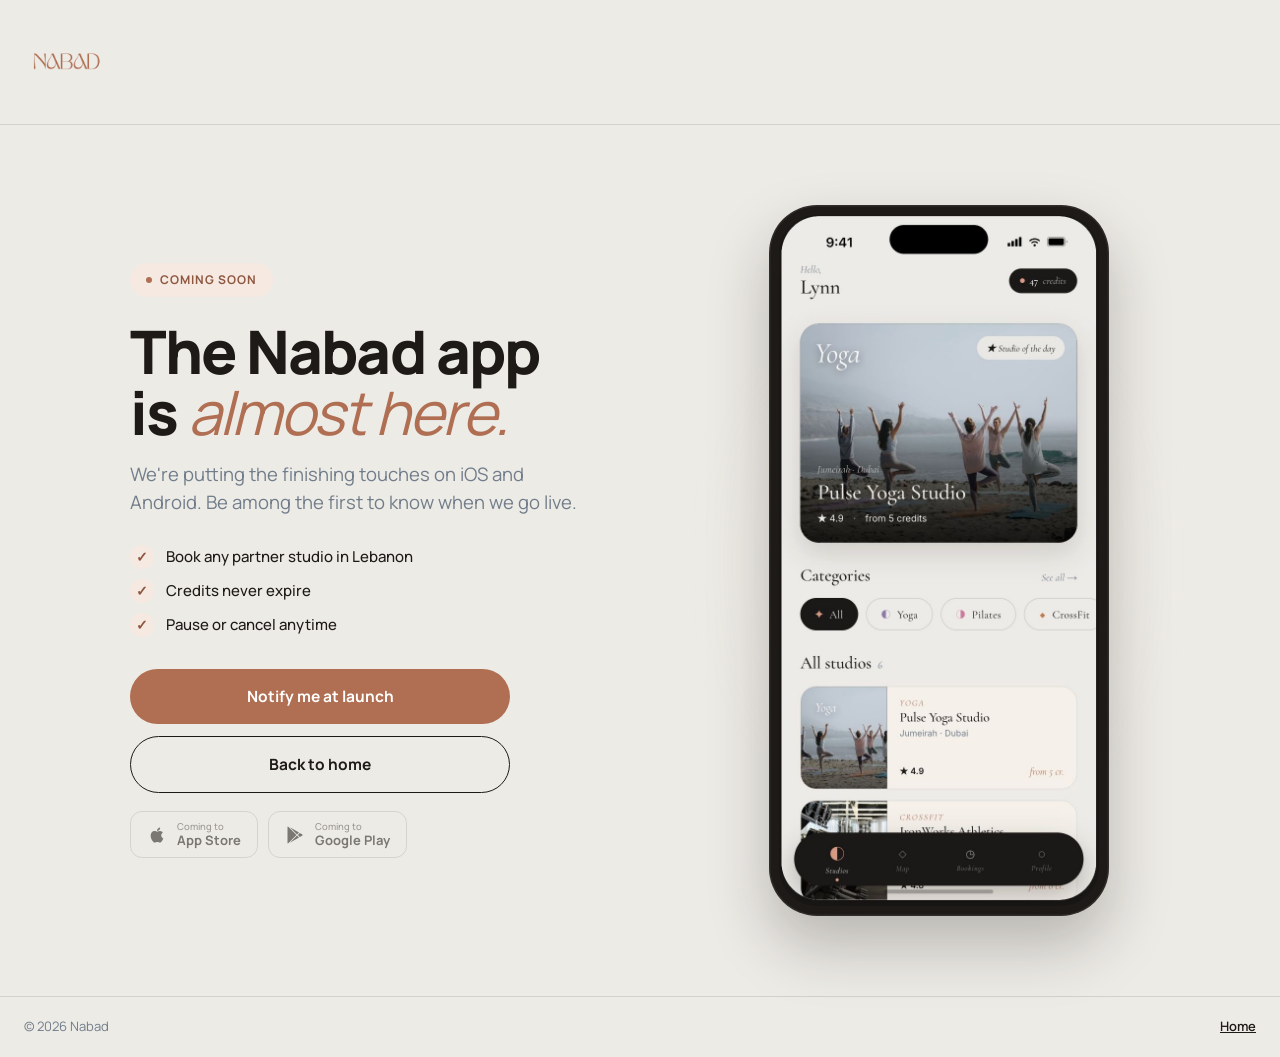
==== coming-soon.html @ e68a6327 "coming-soon: wrap app mockup in a dark iPhone-style frame" ====
<!DOCTYPE html>
<html lang="en">
<head>
<meta charset="UTF-8"/>
<meta name="viewport" content="width=device-width, initial-scale=1.0"/>
<title>App coming soon — Nabad</title>
<link rel="preconnect" href="https://fonts.googleapis.com"/>
<link rel="preconnect" href="https://fonts.gstatic.com" crossorigin/>
<link href="https://fonts.googleapis.com/css2?family=Manrope:wght@400;500;600;700;800&display=swap" rel="stylesheet"/>
<link rel="stylesheet" href="assets/anim.css"/>
<link rel="icon" type="image/png" href="assets/IMG_7429.png"/>
<link rel="apple-touch-icon" href="assets/IMG_7429.png"/>
<style>
:root{
  --bg:#EDEBE6;--bg-soft:#E2DFD8;--ink:#1E1A17;--slate:#717D8A;
  --line:rgba(30,26,23,0.12);
  --terra:#B06E52;--terra-d:#8E5740;--terra-l:#F6E9E1;
}
*,*::before,*::after{box-sizing:border-box;margin:0;padding:0}
html{scroll-behavior:smooth}
body{background:var(--bg);color:var(--ink);font-family:'Manrope',-apple-system,sans-serif;font-size:16px;line-height:1.5;-webkit-font-smoothing:antialiased;min-height:100vh;display:flex;flex-direction:column;overflow-x:hidden}
a{color:inherit;text-decoration:none}
button{font:inherit;cursor:pointer;border:none;background:none;color:inherit}
img{display:block;max-width:100%}

.nav{display:flex;align-items:center;justify-content:space-between;padding:14px 20px;background:var(--bg);border-bottom:1px solid var(--line)}
.nav-logo{display:inline-flex;align-items:center;font-size:24px;font-weight:800;letter-spacing:-.03em}
.nav-logo img{height:72px;width:auto;display:block}
@media(min-width:760px){.nav-logo img{height:96px}}

.hero{
  flex:1;
  display:grid;grid-template-columns:1fr;gap:40px;
  align-items:center;
  padding:48px 24px;
  max-width:1100px;width:100%;margin:0 auto;
}
@media(min-width:900px){
  .hero{grid-template-columns:1.1fr 0.9fr;gap:80px;padding:80px 40px}
}
.hero-text{display:flex;flex-direction:column;align-items:flex-start;text-align:left}
@media(max-width:899px){.hero-text{align-items:center;text-align:center}}

.badge{display:inline-flex;align-items:center;gap:8px;padding:8px 16px;background:var(--terra-l);color:var(--terra-d);border-radius:100px;font-size:12px;font-weight:700;letter-spacing:.08em;text-transform:uppercase;margin-bottom:24px}
.badge::before{content:'';width:6px;height:6px;border-radius:50%;background:var(--terra);animation:pulse 1.8s ease-in-out infinite}
@keyframes pulse{0%,100%{opacity:1;transform:scale(1)}50%{opacity:.5;transform:scale(1.4)}}

h1{font-size:clamp(36px,7vw,60px);font-weight:800;letter-spacing:-.03em;line-height:1.02;max-width:14ch;text-wrap:balance}
h1 em{font-style:italic;color:var(--terra);font-weight:400}
.sub{font-size:17px;color:var(--slate);margin-top:18px;max-width:42ch;line-height:1.5}
@media(min-width:900px){.sub{font-size:18.5px}}

/* Feature bullets */
.feats{display:flex;flex-direction:column;gap:10px;margin-top:28px;width:100%;max-width:380px}
.feat{display:flex;align-items:center;gap:12px;font-size:15px;font-weight:500;color:var(--ink)}
.feat-icon{width:24px;height:24px;border-radius:50%;background:var(--terra-l);color:var(--terra-d);display:flex;align-items:center;justify-content:center;flex-shrink:0;font-size:14px;font-weight:700}

/* Actions */
.actions{display:flex;flex-direction:column;gap:12px;margin-top:32px;width:100%;max-width:380px}
.btn{display:block;width:100%;text-align:center;padding:16px 24px;border-radius:100px;font-size:15.5px;font-weight:700;transition:background .15s, transform .15s;border:none;cursor:pointer}
.btn-primary{background:var(--terra);color:#fff}
.btn-primary:hover{background:var(--terra-d);transform:translateY(-1px)}
.btn-ghost{border:1.5px solid var(--ink);color:var(--ink);background:transparent}
.btn-ghost:hover{background:var(--ink);color:#fff}

.notify-form{display:none;flex-direction:column;gap:12px;width:100%;text-align:left}
.notify-form.open{display:flex}
.notify-form label{font-size:13px;font-weight:600;color:var(--ink)}
.notify-form input{font:inherit;color:var(--ink);border:1.5px solid rgba(30,26,23,.18);background:#fff;padding:14px 16px;border-radius:12px;outline:none;transition:border-color .15s;width:100%}
.notify-form input:focus{border-color:var(--terra)}
.notify-form .field{display:flex;flex-direction:column;gap:6px}
.notify-success{display:none;margin-top:18px;padding:18px;background:var(--terra-l);color:var(--terra-d);border-radius:14px;font-weight:600;font-size:14.5px;text-align:left}
.notify-success.show{display:block}

/* App store row */
.appstores{display:flex;gap:10px;margin-top:18px;flex-wrap:wrap}
.appstore{display:inline-flex;align-items:center;gap:10px;padding:10px 16px;border:1.5px solid rgba(30,26,23,0.2);border-radius:12px;color:var(--ink);font-weight:600;opacity:.55;cursor:not-allowed;pointer-events:none}
.appstore svg{width:20px;height:20px;flex-shrink:0;fill:currentColor}
.appstore span{display:flex;flex-direction:column;line-height:1.1;text-align:left}
.appstore small{font-size:9.5px;font-weight:500;opacity:.7}
.appstore strong{font-size:13px;font-weight:700}

/* Phone mockup */
.hero-media{display:flex;justify-content:center;align-items:center;position:relative}
.phone-frame{
  background:#1E1A17;
  padding:10px;
  border-radius:48px;
  box-shadow:0 30px 60px rgba(30,26,23,0.25), 0 0 0 1.5px rgba(255,255,255,0.08) inset;
  position:relative;
  max-width:300px;
}
.phone-frame img{
  width:100%;height:auto;
  border-radius:38px;
  display:block;
}
.hero-media::before{
  content:'';position:absolute;
  width:80%;height:80%;
  background:radial-gradient(circle,var(--terra-l) 0%,transparent 70%);
  opacity:.5;z-index:-1;
  filter:blur(40px);
}
@media(min-width:900px){.phone-frame{max-width:340px}}

/* Footer mini */
.bottom{padding:20px 24px;border-top:1px solid var(--line);text-align:center;font-size:13px;color:var(--slate);display:flex;justify-content:space-between;align-items:center;flex-wrap:wrap;gap:10px}
.bottom a{color:var(--ink);font-weight:600;text-decoration:underline}
</style>
<!-- OG START -->
<meta property="og:type" content="website"/>
<meta property="og:url" content="https://kevinazarproo-rgb.github.io/nabad-website/coming-soon.html"/>
<meta property="og:title" content="App coming soon — Nabad"/>
<meta property="og:description" content="The Nabad app is almost here. Get notified at launch."/>
<meta property="og:image" content="https://kevinazarproo-rgb.github.io/nabad-website/assets/og-image.jpg"/>
<meta property="og:image:width" content="1200"/>
<meta property="og:image:height" content="630"/>
<meta name="twitter:card" content="summary_large_image"/>
<meta name="twitter:title" content="App coming soon — Nabad"/>
<meta name="twitter:description" content="The Nabad app is almost here. Get notified at launch."/>
<meta name="twitter:image" content="https://kevinazarproo-rgb.github.io/nabad-website/assets/og-image.jpg"/>
<!-- OG END -->
</head>
<body>

<header class="nav">
  <a href="index.html" class="nav-logo"><img src="assets/logo-wordmark.png" alt="Nabad"/></a>
</header>

<section class="hero">
  <div class="hero-text">
    <span class="badge fx-up fx-up-1">Coming soon</span>
    <h1 class="fx-up fx-up-2">The Nabad app is <em>almost here.</em></h1>
    <p class="sub fx-up fx-up-3">We're putting the finishing touches on iOS and Android. Be among the first to know when we go live.</p>

    <div class="feats fx-up fx-up-4">
      <div class="feat"><span class="feat-icon">✓</span>Book any partner studio in Lebanon</div>
      <div class="feat"><span class="feat-icon">✓</span>Credits never expire</div>
      <div class="feat"><span class="feat-icon">✓</span>Pause or cancel anytime</div>
    </div>

    <div class="actions fx-up fx-up-5">
      <button type="button" class="btn btn-primary" id="notifyBtn" onclick="document.getElementById('notifyForm').classList.add('open');this.style.display='none'">Notify me at launch</button>

      <form class="notify-form" id="notifyForm" onsubmit="event.preventDefault();document.getElementById('notifySuccess').classList.add('show');this.reset();this.classList.remove('open');document.getElementById('notifyBtn').style.display='none';">
        <div class="field">
          <label for="ne">Email *</label>
          <input id="ne" type="email" required placeholder="you@example.com"/>
        </div>
        <div class="field">
          <label for="np">Phone (optional)</label>
          <input id="np" type="tel" placeholder="Phone number"/>
        </div>
        <button type="submit" class="btn btn-primary">Notify me</button>
      </form>

      <a href="index.html" class="btn btn-ghost">Back to home</a>
    </div>

    <div class="notify-success" id="notifySuccess">You're on the list. We'll be in touch at launch.</div>

    <div class="appstores fx-up fx-up-6">
      <div class="appstore">
        <svg viewBox="0 0 24 24"><path d="M17.05 20.28c-.98.95-2.05.8-3.08.35-1.09-.46-2.09-.48-3.24 0-1.44.62-2.2.44-3.06-.35C2.79 15.25 3.51 7.59 9.05 7.31c1.35.07 2.29.74 3.08.8 1.18-.24 2.31-.93 3.57-.84 1.51.12 2.65.72 3.4 1.8-3.12 1.87-2.38 5.98.48 7.13-.57 1.5-1.31 2.99-2.54 4.09zM12.03 7.25c-.15-2.23 1.66-4.07 3.74-4.25.29 2.58-2.34 4.5-3.74 4.25z"/></svg>
        <span><small>Coming to</small><strong>App Store</strong></span>
      </div>
      <div class="appstore">
        <svg viewBox="0 0 24 24"><path d="M3.609 1.814L13.792 12 3.61 22.186a.996.996 0 01-.61-.92V2.734a1 1 0 01.609-.92zm10.89 10.893l2.302 2.302-10.937 6.333 8.635-8.635zm3.199-3.198l2.807 1.626a1 1 0 010 1.73l-2.808 1.626L15.491 12l2.207-2.49zM5.864 2.658L16.802 8.99l-2.302 2.302-8.636-8.634z"/></svg>
        <span><small>Coming to</small><strong>Google Play</strong></span>
      </div>
    </div>
  </div>

  <div class="hero-media fx-up fx-up-3">
    <div class="phone-frame">
      <img src="assets/app-mockup.jpeg" alt="Nabad app on iPhone"/>
    </div>
  </div>
</section>

<div class="bottom">
  <span>&copy; 2026 Nabad</span>
  <span><a href="index.html">Home</a></span>
</div>

<script src="assets/anim.js" defer></script>
</body>
</html>
---- assets/anim.css ----
/* Nabad — shared animations */

@keyframes nbFadeUp{
  from{opacity:0;transform:translateY(24px)}
  to{opacity:1;transform:translateY(0)}
}
@keyframes nbFadeIn{
  from{opacity:0}
  to{opacity:1}
}
@keyframes nbImgReveal{
  from{opacity:0;transform:scale(1.08)}
  to{opacity:1;transform:scale(1)}
}
@keyframes nbSlideInRight{
  from{opacity:0;transform:translateX(40px)}
  to{opacity:1;transform:translateX(0)}
}
@keyframes nbSlideOutLeft{
  from{opacity:1;transform:translateX(0)}
  to{opacity:0;transform:translateX(-40px)}
}
@keyframes nbPageIn{
  from{opacity:0}
  to{opacity:1}
}

/* Page-load entrance (opacity only — avoid transform on <body> which would
   break position:fixed for the onboarding overlay) */
body{animation:nbPageIn .55s cubic-bezier(.2,.7,.2,1) both}

/* On-load fade up — drop class on any element */
.fx-up{opacity:0;animation:nbFadeUp .8s cubic-bezier(.2,.7,.2,1) forwards}
.fx-up-1{animation-delay:.05s}
.fx-up-2{animation-delay:.15s}
.fx-up-3{animation-delay:.25s}
.fx-up-4{animation-delay:.35s}
.fx-up-5{animation-delay:.45s}
.fx-up-6{animation-delay:.55s}

.fx-in{opacity:0;animation:nbFadeIn .7s ease forwards}
.fx-img{opacity:0;animation:nbImgReveal .9s cubic-bezier(.2,.7,.2,1) forwards}

/* Hero-grid stagger (used on home) */
.hero-grid img{opacity:0;animation:nbImgReveal .9s cubic-bezier(.2,.7,.2,1) forwards}
.hero-grid img:nth-child(1){animation-delay:.05s}
.hero-grid img:nth-child(2){animation-delay:.15s}
.hero-grid img:nth-child(3){animation-delay:.25s}
.hero-grid img:nth-child(4){animation-delay:.35s}
.hero-grid img:nth-child(5){animation-delay:.45s}
.hero-grid img:nth-child(6){animation-delay:.55s}

/* Scroll-reveal */
.reveal{opacity:0;transform:translateY(28px);transition:opacity .9s cubic-bezier(.2,.7,.2,1),transform .9s cubic-bezier(.2,.7,.2,1)}
.reveal.in{opacity:1;transform:translateY(0)}
.reveal-d1{transition-delay:.08s}
.reveal-d2{transition-delay:.16s}
.reveal-d3{transition-delay:.24s}
.reveal-d4{transition-delay:.32s}

/* Button hover lift */
.btn-primary,.btn-outline{transition:background .15s, transform .15s, box-shadow .15s}
.btn-primary:hover,.btn-outline:hover{transform:translateY(-2px)}

/* Onboarding slide transitions */
.onb-body{overflow:hidden}
.onb-slide{animation:nbSlideInRight .45s cubic-bezier(.2,.7,.2,1) both}
.onb-slide.out{animation:nbSlideOutLeft .3s cubic-bezier(.2,.7,.2,1) both}

@media(prefers-reduced-motion:reduce){
  *,*::before,*::after{animation:none!important;transition:none!important}
  .reveal{opacity:1;transform:none}
  .fx-up,.fx-in,.fx-img,.hero-grid img{opacity:1}
}
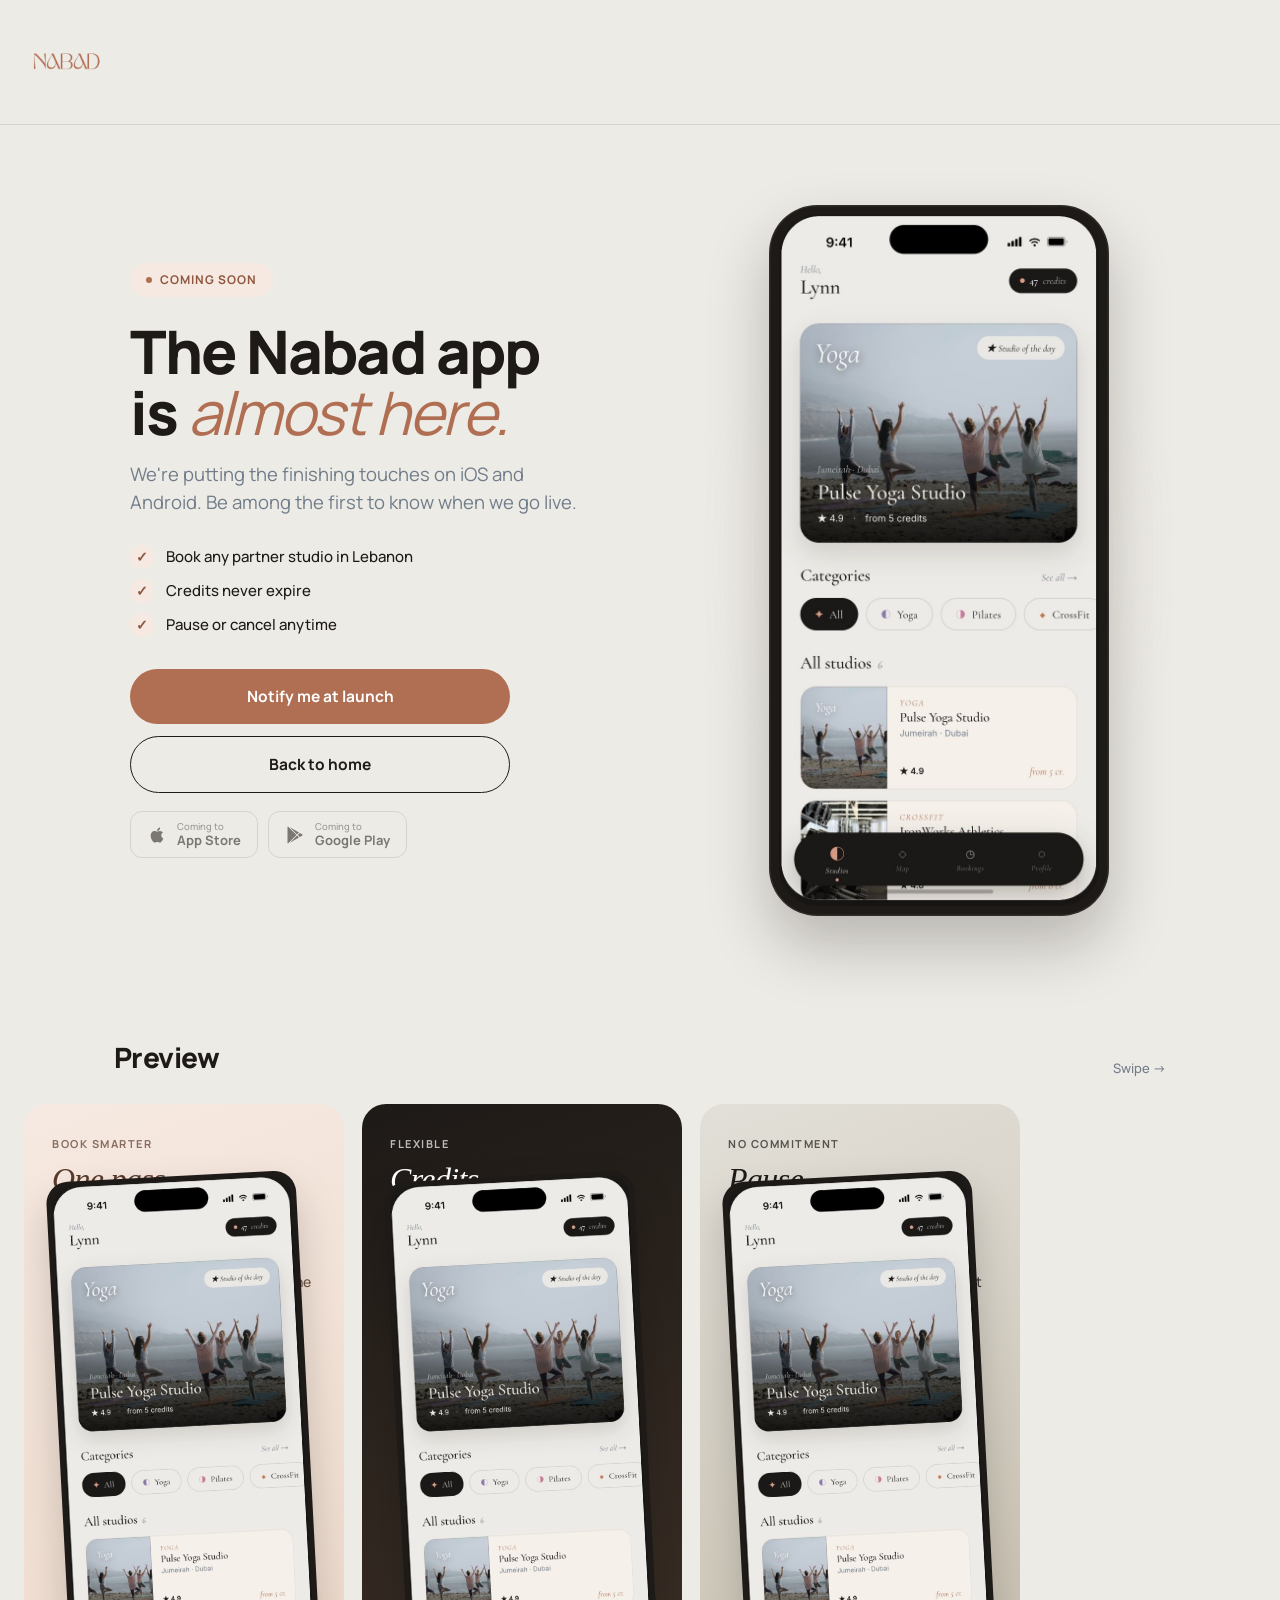
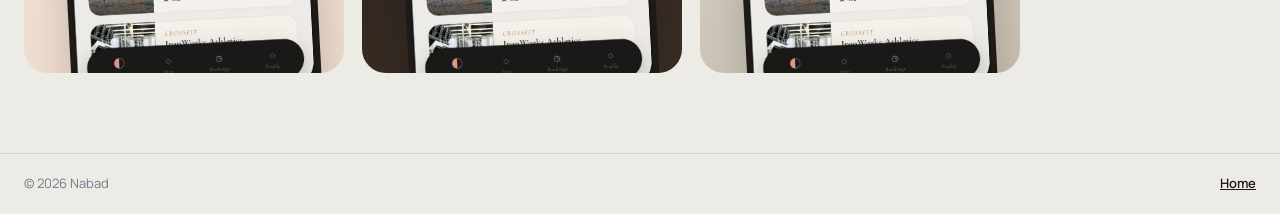
==== commit 1fd4780b: "coming-soon: add App-Store style Preview carousel below hero (3 gradient cards)" ====
--- a/coming-soon.html
+++ b/coming-soon.html
@@ -107,6 +107,50 @@
 /* Footer mini */
 .bottom{padding:20px 24px;border-top:1px solid var(--line);text-align:center;font-size:13px;color:var(--slate);display:flex;justify-content:space-between;align-items:center;flex-wrap:wrap;gap:10px}
 .bottom a{color:var(--ink);font-weight:600;text-decoration:underline}
+
+/* Preview cards (App Store style) */
+.preview{padding:40px 0 64px}
+.preview-head{padding:0 24px;max-width:1100px;margin:0 auto 18px;display:flex;justify-content:space-between;align-items:flex-end;flex-wrap:wrap;gap:10px}
+.preview-head h2{font-size:clamp(22px,4vw,28px);font-weight:800;letter-spacing:-.02em}
+.preview-head .hint{font-size:13px;color:var(--slate);font-weight:500}
+.preview-row{
+  display:flex;gap:18px;
+  overflow-x:auto;scroll-snap-type:x mandatory;
+  scrollbar-width:none;-ms-overflow-style:none;
+  padding:8px 24px 16px;
+}
+.preview-row::-webkit-scrollbar{display:none}
+.preview-card{
+  flex:0 0 78%;max-width:340px;
+  aspect-ratio:9/16;
+  border-radius:24px;
+  overflow:hidden;position:relative;
+  scroll-snap-align:center;
+  display:flex;flex-direction:column;
+  padding:32px 28px 0;
+}
+@media(min-width:760px){.preview-card{flex:0 0 320px}}
+.preview-card.g1{background:linear-gradient(160deg,#F6E9E1 0%,#EDDACB 100%);color:#5A3A2A}
+.preview-card.g2{background:linear-gradient(160deg,#1E1A17 0%,#3A2E25 100%);color:#fff}
+.preview-card.g3{background:linear-gradient(160deg,#E2DFD8 0%,#C8C0B0 100%);color:#1E1A17}
+.preview-tag{
+  font-size:11px;font-weight:700;letter-spacing:.14em;text-transform:uppercase;
+  opacity:.7;margin-bottom:10px;
+}
+.preview-title{
+  font-size:clamp(24px,5vw,32px);font-weight:800;letter-spacing:-.02em;line-height:1.05;
+  font-family:Georgia,'Cormorant Garamond',serif;font-style:italic;font-weight:400;
+}
+.preview-sub{font-size:14px;margin-top:8px;opacity:.85;font-weight:500;font-family:'Manrope',sans-serif}
+.preview-phone{
+  position:absolute;bottom:-30px;
+  width:78%;left:11%;
+  transform:rotate(-3deg);
+  border-radius:22px;overflow:hidden;
+  background:#1E1A17;padding:5px;
+  box-shadow:0 20px 40px rgba(0,0,0,0.18);
+}
+.preview-phone img{width:100%;display:block;border-radius:17px}
 </style>
 <!-- OG START -->
 <meta property="og:type" content="website"/>
@@ -179,6 +223,33 @@
   </div>
 </section>
 
+<section class="preview">
+  <div class="preview-head">
+    <h2>Preview</h2>
+    <span class="hint">Swipe →</span>
+  </div>
+  <div class="preview-row">
+    <div class="preview-card g1">
+      <div class="preview-tag">Book smarter</div>
+      <div class="preview-title">One pass.<br/>Every studio<br/>in Lebanon.</div>
+      <div class="preview-sub">Pilates, yoga, Lagree and more, all in one app.</div>
+      <div class="preview-phone"><img src="assets/app-mockup.jpeg" alt=""/></div>
+    </div>
+    <div class="preview-card g2">
+      <div class="preview-tag">Flexible</div>
+      <div class="preview-title">Credits<br/>that never<br/>expire.</div>
+      <div class="preview-sub">Use them today, tomorrow, or next month. They stay.</div>
+      <div class="preview-phone"><img src="assets/app-mockup.jpeg" alt=""/></div>
+    </div>
+    <div class="preview-card g3">
+      <div class="preview-tag">No commitment</div>
+      <div class="preview-title">Pause<br/>or cancel<br/>anytime.</div>
+      <div class="preview-sub">No contracts. No fees. Stop and restart on your terms.</div>
+      <div class="preview-phone"><img src="assets/app-mockup.jpeg" alt=""/></div>
+    </div>
+  </div>
+</section>
+
 <div class="bottom">
   <span>&copy; 2026 Nabad</span>
   <span><a href="index.html">Home</a></span>
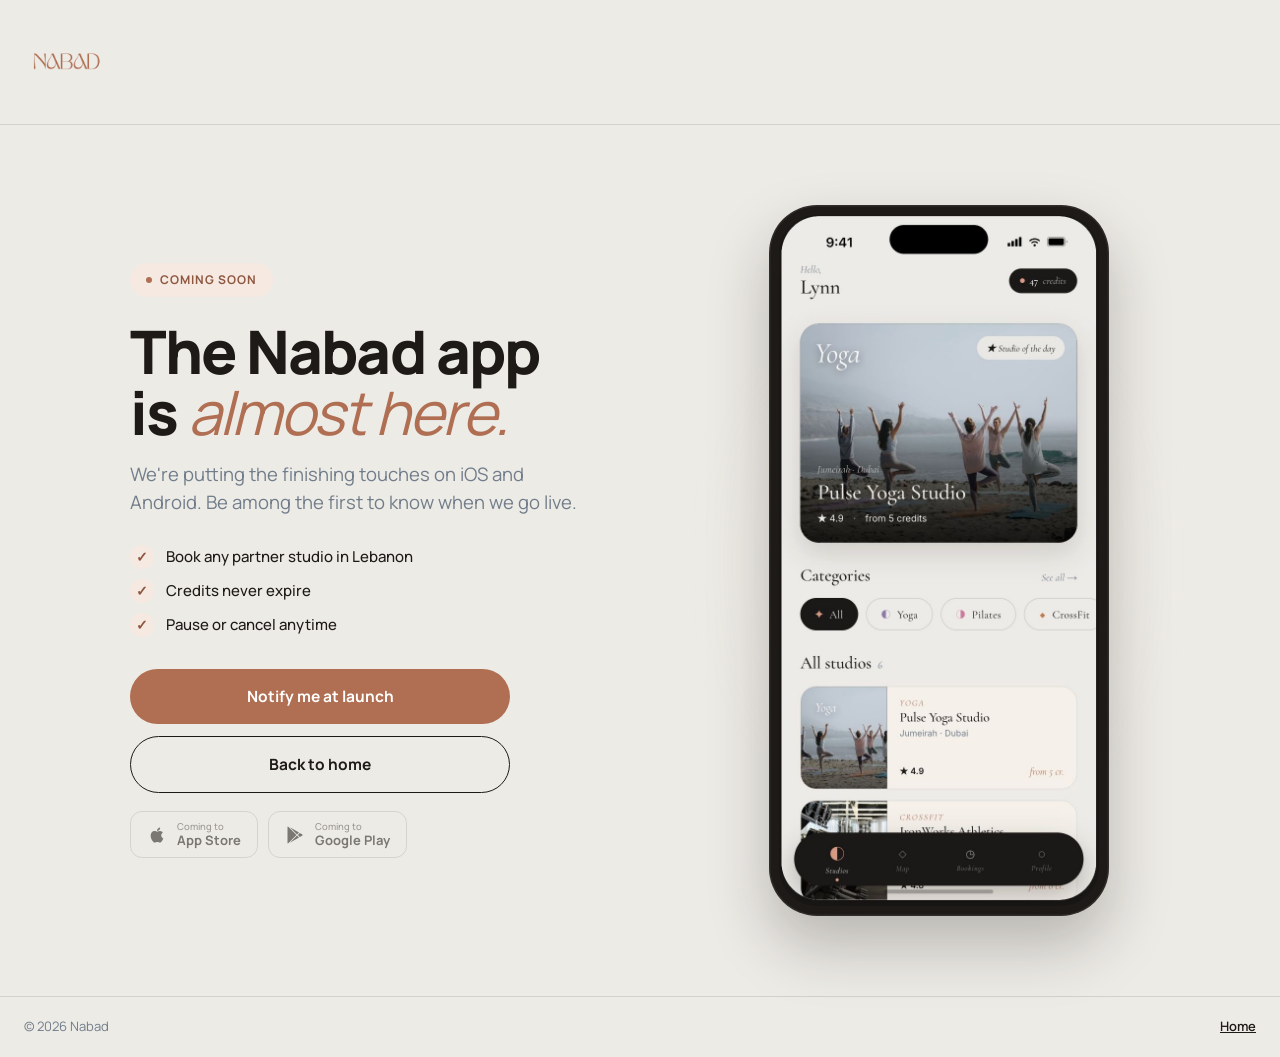
==== commit f5163157: "coming-soon: remove Preview carousel (kept the hero with framed mockup)" ====
--- a/coming-soon.html
+++ b/coming-soon.html
@@ -108,49 +108,6 @@
 .bottom{padding:20px 24px;border-top:1px solid var(--line);text-align:center;font-size:13px;color:var(--slate);display:flex;justify-content:space-between;align-items:center;flex-wrap:wrap;gap:10px}
 .bottom a{color:var(--ink);font-weight:600;text-decoration:underline}
 
-/* Preview cards (App Store style) */
-.preview{padding:40px 0 64px}
-.preview-head{padding:0 24px;max-width:1100px;margin:0 auto 18px;display:flex;justify-content:space-between;align-items:flex-end;flex-wrap:wrap;gap:10px}
-.preview-head h2{font-size:clamp(22px,4vw,28px);font-weight:800;letter-spacing:-.02em}
-.preview-head .hint{font-size:13px;color:var(--slate);font-weight:500}
-.preview-row{
-  display:flex;gap:18px;
-  overflow-x:auto;scroll-snap-type:x mandatory;
-  scrollbar-width:none;-ms-overflow-style:none;
-  padding:8px 24px 16px;
-}
-.preview-row::-webkit-scrollbar{display:none}
-.preview-card{
-  flex:0 0 78%;max-width:340px;
-  aspect-ratio:9/16;
-  border-radius:24px;
-  overflow:hidden;position:relative;
-  scroll-snap-align:center;
-  display:flex;flex-direction:column;
-  padding:32px 28px 0;
-}
-@media(min-width:760px){.preview-card{flex:0 0 320px}}
-.preview-card.g1{background:linear-gradient(160deg,#F6E9E1 0%,#EDDACB 100%);color:#5A3A2A}
-.preview-card.g2{background:linear-gradient(160deg,#1E1A17 0%,#3A2E25 100%);color:#fff}
-.preview-card.g3{background:linear-gradient(160deg,#E2DFD8 0%,#C8C0B0 100%);color:#1E1A17}
-.preview-tag{
-  font-size:11px;font-weight:700;letter-spacing:.14em;text-transform:uppercase;
-  opacity:.7;margin-bottom:10px;
-}
-.preview-title{
-  font-size:clamp(24px,5vw,32px);font-weight:800;letter-spacing:-.02em;line-height:1.05;
-  font-family:Georgia,'Cormorant Garamond',serif;font-style:italic;font-weight:400;
-}
-.preview-sub{font-size:14px;margin-top:8px;opacity:.85;font-weight:500;font-family:'Manrope',sans-serif}
-.preview-phone{
-  position:absolute;bottom:-30px;
-  width:78%;left:11%;
-  transform:rotate(-3deg);
-  border-radius:22px;overflow:hidden;
-  background:#1E1A17;padding:5px;
-  box-shadow:0 20px 40px rgba(0,0,0,0.18);
-}
-.preview-phone img{width:100%;display:block;border-radius:17px}
 </style>
 <!-- OG START -->
 <meta property="og:type" content="website"/>
@@ -223,32 +180,6 @@
   </div>
 </section>
 
-<section class="preview">
-  <div class="preview-head">
-    <h2>Preview</h2>
-    <span class="hint">Swipe →</span>
-  </div>
-  <div class="preview-row">
-    <div class="preview-card g1">
-      <div class="preview-tag">Book smarter</div>
-      <div class="preview-title">One pass.<br/>Every studio<br/>in Lebanon.</div>
-      <div class="preview-sub">Pilates, yoga, Lagree and more, all in one app.</div>
-      <div class="preview-phone"><img src="assets/app-mockup.jpeg" alt=""/></div>
-    </div>
-    <div class="preview-card g2">
-      <div class="preview-tag">Flexible</div>
-      <div class="preview-title">Credits<br/>that never<br/>expire.</div>
-      <div class="preview-sub">Use them today, tomorrow, or next month. They stay.</div>
-      <div class="preview-phone"><img src="assets/app-mockup.jpeg" alt=""/></div>
-    </div>
-    <div class="preview-card g3">
-      <div class="preview-tag">No commitment</div>
-      <div class="preview-title">Pause<br/>or cancel<br/>anytime.</div>
-      <div class="preview-sub">No contracts. No fees. Stop and restart on your terms.</div>
-      <div class="preview-phone"><img src="assets/app-mockup.jpeg" alt=""/></div>
-    </div>
-  </div>
-</section>
 
 <div class="bottom">
   <span>&copy; 2026 Nabad</span>
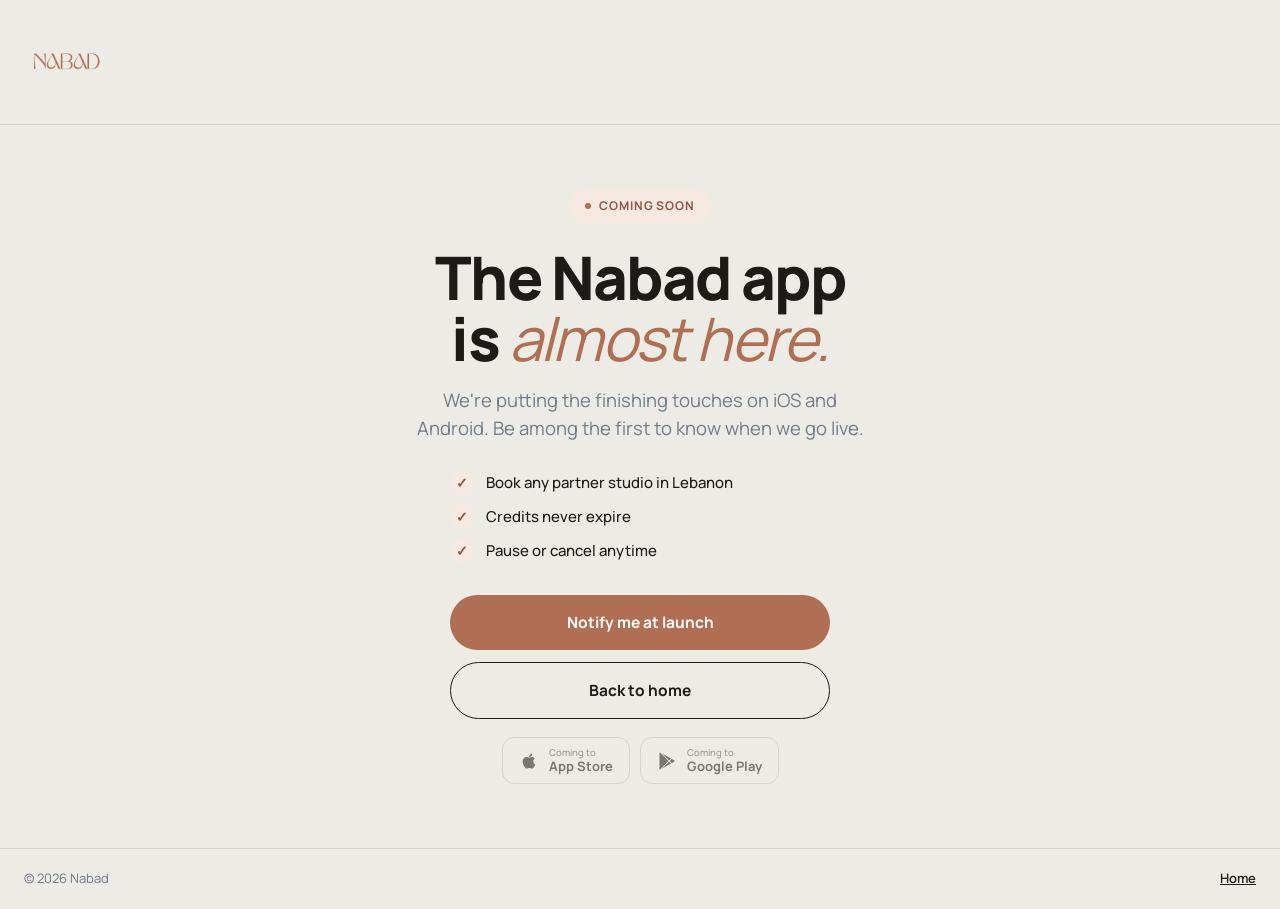
==== commit 19128cca: "coming-soon: drop mockup, simple centered hero with form + bullets" ====
--- a/coming-soon.html
+++ b/coming-soon.html
@@ -30,16 +30,13 @@
 
 .hero{
   flex:1;
-  display:grid;grid-template-columns:1fr;gap:40px;
-  align-items:center;
-  padding:48px 24px;
-  max-width:1100px;width:100%;margin:0 auto;
+  display:flex;flex-direction:column;
+  align-items:center;justify-content:center;
+  padding:64px 24px;
+  max-width:680px;width:100%;margin:0 auto;
+  text-align:center;
 }
-@media(min-width:900px){
-  .hero{grid-template-columns:1.1fr 0.9fr;gap:80px;padding:80px 40px}
-}
-.hero-text{display:flex;flex-direction:column;align-items:flex-start;text-align:left}
-@media(max-width:899px){.hero-text{align-items:center;text-align:center}}
+.hero-text{display:flex;flex-direction:column;align-items:center;text-align:center;width:100%;max-width:480px}
 
 .badge{display:inline-flex;align-items:center;gap:8px;padding:8px 16px;background:var(--terra-l);color:var(--terra-d);border-radius:100px;font-size:12px;font-weight:700;letter-spacing:.08em;text-transform:uppercase;margin-bottom:24px}
 .badge::before{content:'';width:6px;height:6px;border-radius:50%;background:var(--terra);animation:pulse 1.8s ease-in-out infinite}
@@ -173,11 +170,6 @@
     </div>
   </div>
 
-  <div class="hero-media fx-up fx-up-3">
-    <div class="phone-frame">
-      <img src="assets/app-mockup.jpeg" alt="Nabad app on iPhone"/>
-    </div>
-  </div>
 </section>
 
 
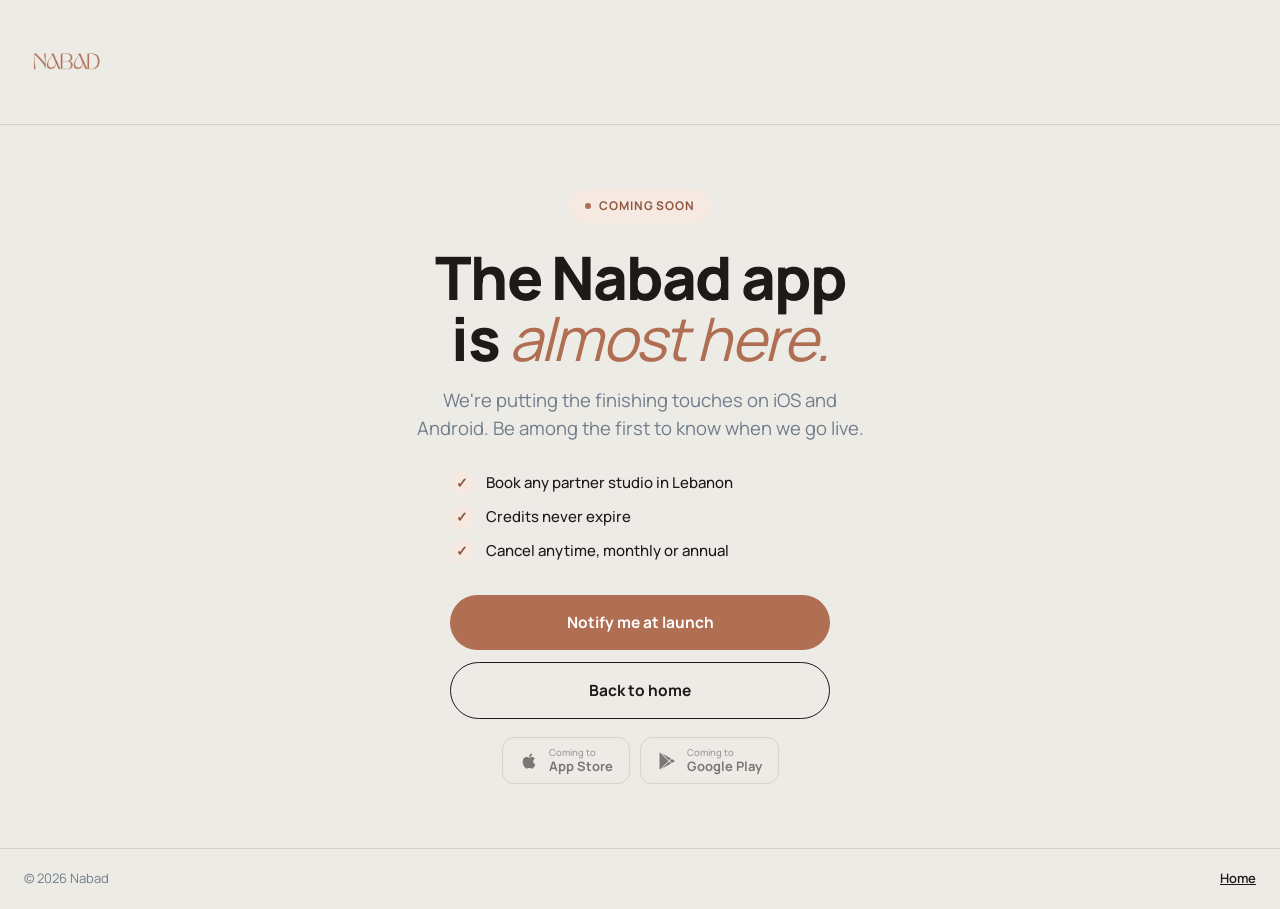
==== commit 64dd0379: "cancellation policy: no pause; monthly cancels next renewal, annual non-refundable" ====
--- a/coming-soon.html
+++ b/coming-soon.html
@@ -135,20 +135,22 @@
     <div class="feats fx-up fx-up-4">
       <div class="feat"><span class="feat-icon">✓</span>Book any partner studio in Lebanon</div>
       <div class="feat"><span class="feat-icon">✓</span>Credits never expire</div>
-      <div class="feat"><span class="feat-icon">✓</span>Pause or cancel anytime</div>
+      <div class="feat"><span class="feat-icon">✓</span>Cancel anytime, monthly or annual</div>
     </div>
 
     <div class="actions fx-up fx-up-5">
       <button type="button" class="btn btn-primary" id="notifyBtn" onclick="document.getElementById('notifyForm').classList.add('open');this.style.display='none'">Notify me at launch</button>
 
-      <form class="notify-form" id="notifyForm" onsubmit="event.preventDefault();document.getElementById('notifySuccess').classList.add('show');this.reset();this.classList.remove('open');document.getElementById('notifyBtn').style.display='none';">
+      <form class="notify-form" id="notifyForm" action="https://formspree.io/f/xwvyqbnp" method="POST">
+        <input type="hidden" name="_subject" value="New launch waitlist signup"/>
+        <input type="hidden" name="form_source" value="coming-soon.html (waitlist)"/>
         <div class="field">
           <label for="ne">Email *</label>
-          <input id="ne" type="email" required placeholder="you@example.com"/>
+          <input id="ne" name="Email" type="email" required placeholder="you@example.com"/>
         </div>
         <div class="field">
           <label for="np">Phone (optional)</label>
-          <input id="np" type="tel" placeholder="Phone number"/>
+          <input id="np" name="Phone" type="tel" placeholder="Phone number"/>
         </div>
         <button type="submit" class="btn btn-primary">Notify me</button>
       </form>
@@ -179,5 +181,22 @@
 </div>
 
 <script src="assets/anim.js" defer></script>
+<script>
+document.getElementById('notifyForm').addEventListener('submit', async function(e){
+  e.preventDefault();
+  const form = e.target;
+  const btn = form.querySelector('button[type="submit"]');
+  btn.disabled = true; btn.textContent = 'Sending…';
+  try {
+    const res = await fetch(form.action, {method:'POST', body:new FormData(form), headers:{'Accept':'application/json'}});
+    if(res.ok){
+      form.reset();
+      form.classList.remove('open');
+      document.getElementById('notifyBtn').style.display = 'none';
+      document.getElementById('notifySuccess').classList.add('show');
+    } else { btn.disabled = false; btn.textContent = 'Notify me'; alert('Something went wrong. Please email studionabad@gmail.com.'); }
+  } catch(err){ btn.disabled = false; btn.textContent = 'Notify me'; alert('Something went wrong. Please email studionabad@gmail.com.'); }
+});
+</script>
 </body>
 </html>
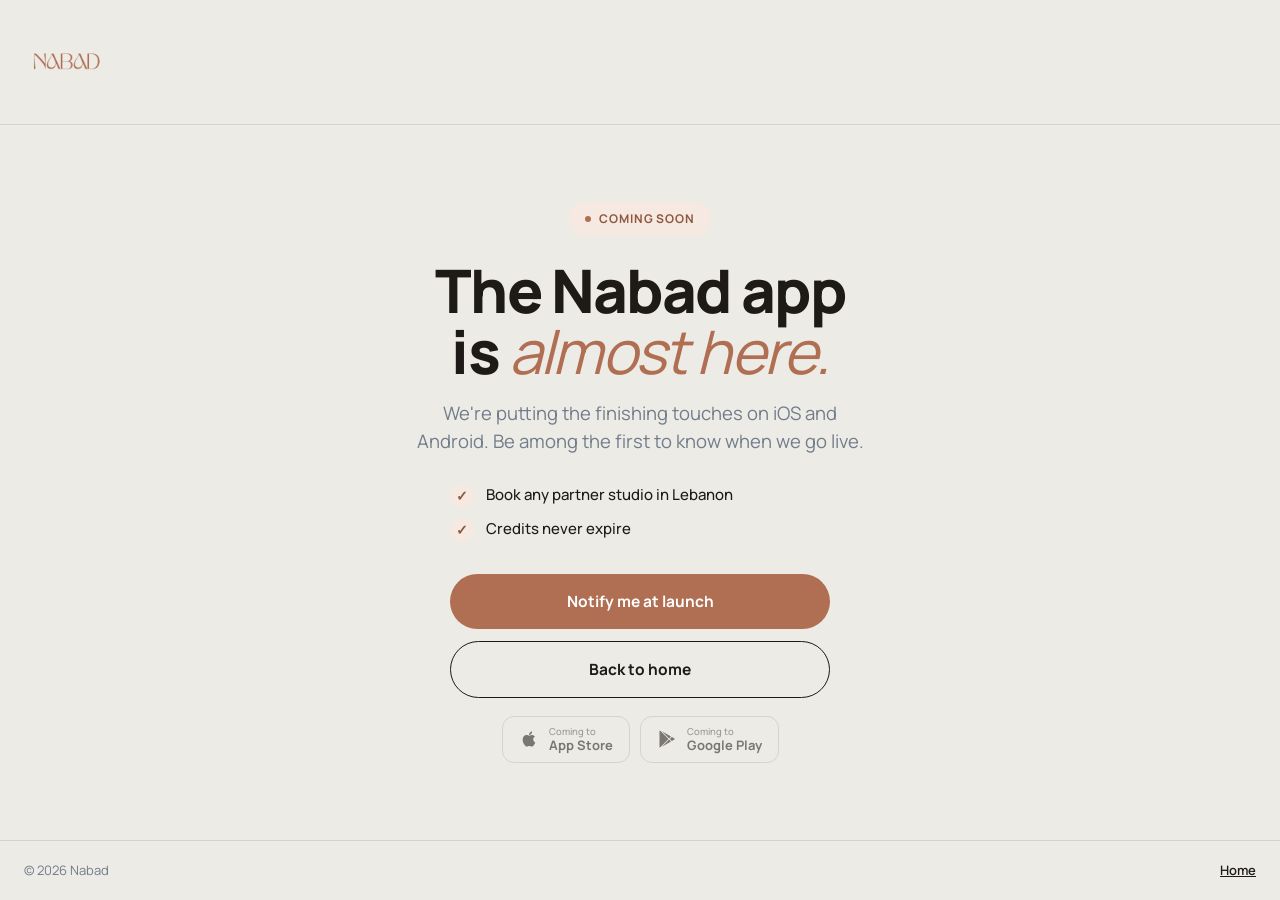
==== commit 3832652f: "coming-soon: drop the Cancel anytime bullet" ====
--- a/coming-soon.html
+++ b/coming-soon.html
@@ -135,7 +135,6 @@
     <div class="feats fx-up fx-up-4">
       <div class="feat"><span class="feat-icon">✓</span>Book any partner studio in Lebanon</div>
       <div class="feat"><span class="feat-icon">✓</span>Credits never expire</div>
-      <div class="feat"><span class="feat-icon">✓</span>Cancel anytime, monthly or annual</div>
     </div>
 
     <div class="actions fx-up fx-up-5">
